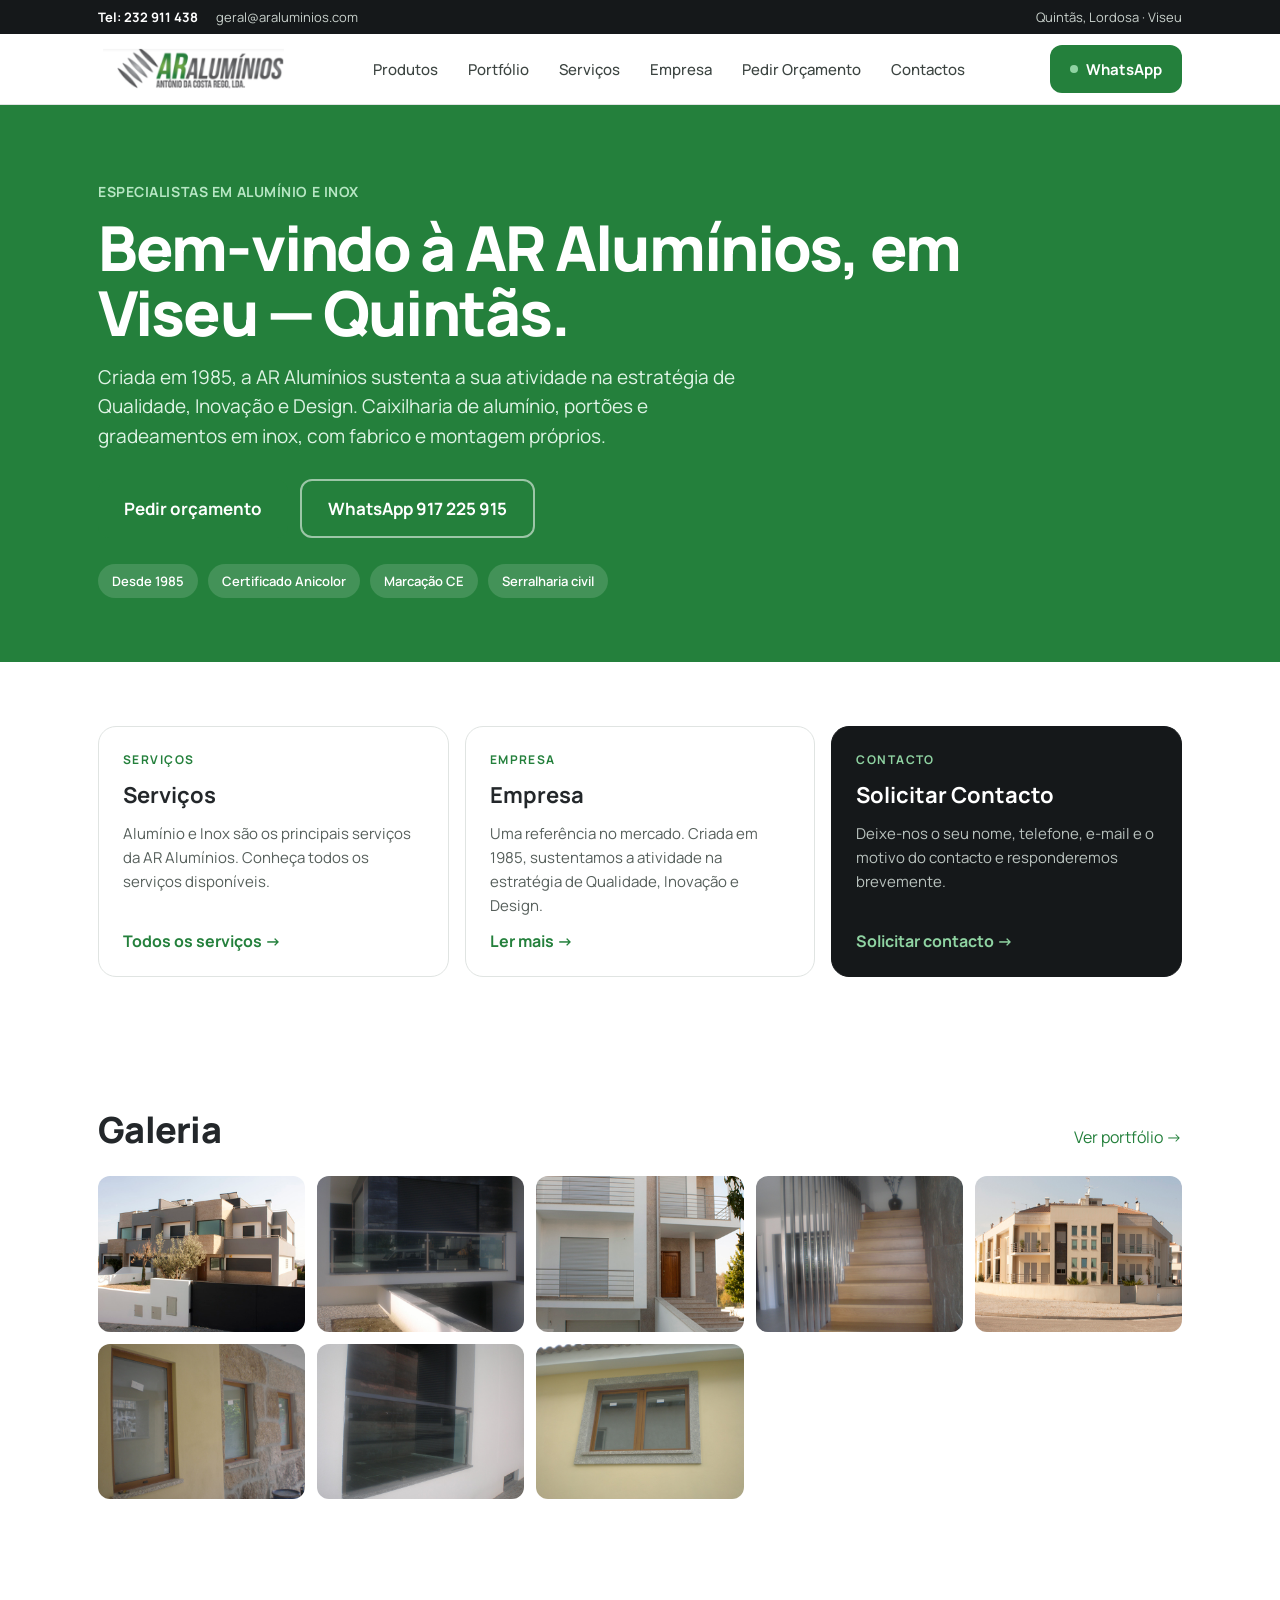
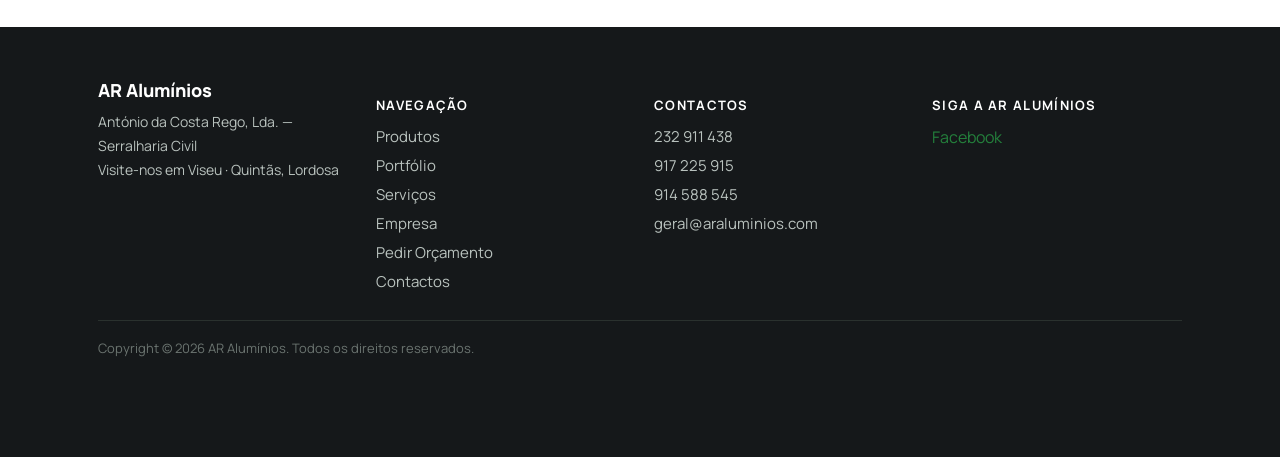
==== index.html @ fcc1e407 "Site institucional da AR Alumínios Site estático (HTML/CSS/JS) com Início, Produtos, Portfólio, Serv" ====
<!DOCTYPE html>
<html lang="pt-PT">
<head>
<meta charset="UTF-8" />
<meta name="viewport" content="width=device-width, initial-scale=1" />
<title>AR Alumínios — Caixilharia de Alumínio e Inox em Viseu, Quintãs, Lordosa</title>
<meta name="description" content="AR Alumínios, desde 1985 em Quintãs, Lordosa (Viseu). Caixilharia de alumínio, portões e gradeamentos em inox. Fabrico e montagem próprios. Peça já o seu orçamento." />
<link rel="icon" href="assets/logo-ar.png" />
<link rel="preconnect" href="https://fonts.googleapis.com" />
<link rel="preconnect" href="https://fonts.gstatic.com" crossorigin />
<link href="https://fonts.googleapis.com/css2?family=Manrope:wght@400;500;600;700;800&display=swap" rel="stylesheet" />
<link rel="stylesheet" href="css/style.css" />
</head>
<body>

<div class="topbar">
  <div class="wrap">
    <span style="display:flex;flex-wrap:wrap;gap:6px 18px;">
      <a class="phone" href="tel:+351232911438">Tel: 232 911 438</a>
      <a href="mailto:geral@araluminios.com">geral@araluminios.com</a>
    </span>
    <span>Quintãs, Lordosa · Viseu</span>
  </div>
</div>

<header class="site-header">
  <div class="wrap">
    <a class="brand" href="index.html"><img src="assets/logo-ar.png" alt="AR Alumínios — Trabalhos em alumínio e inox em Viseu, Quintãs, Lordosa" /></a>
    <button class="nav-toggle" aria-label="Abrir menu" aria-expanded="false"><span></span></button>
    <nav class="main-nav">
      <a href="produtos.html">Produtos</a>
      <a href="portfolio.html">Portfólio</a>
      <a href="servicos.html">Serviços</a>
      <a href="empresa.html">Empresa</a>
      <a href="orcamento.html">Pedir Orçamento</a>
      <a href="contactos.html">Contactos</a>
    </nav>
    <a class="btn btn-primary header-cta" href="https://wa.me/351917225915"><span class="dot"></span>WhatsApp</a>
  </div>
</header>

<section class="hero">
  <div class="wrap">
    <p class="eyebrow">ESPECIALISTAS EM ALUMÍNIO E INOX</p>
    <h1>Bem-vindo à AR Alumínios, em Viseu — Quintãs.</h1>
    <p class="lead">Criada em 1985, a AR Alumínios sustenta a sua atividade na estratégia de Qualidade, Inovação e Design. Caixilharia de alumínio, portões e gradeamentos em inox, com fabrico e montagem próprios.</p>
    <div class="actions">
      <a class="btn btn-primary btn-lg" href="orcamento.html">Pedir orçamento</a>
      <a class="btn btn-outline btn-lg" href="https://wa.me/351917225915">WhatsApp 917 225 915</a>
    </div>
    <div class="pills">
      <span class="pill">Desde 1985</span>
      <span class="pill">Certificado Anicolor</span>
      <span class="pill">Marcação CE</span>
      <span class="pill">Serralharia civil</span>
    </div>
  </div>
</section>

<section class="block">
  <div class="wrap card-grid">
    <a class="card" href="servicos.html">
      <span class="tag">SERVIÇOS</span>
      <span class="title">Serviços</span>
      <span class="desc">Alumínio e Inox são os principais serviços da AR Alumínios. Conheça todos os serviços disponíveis.</span>
      <span class="cta">Todos os serviços →</span>
    </a>
    <a class="card" href="empresa.html">
      <span class="tag">EMPRESA</span>
      <span class="title">Empresa</span>
      <span class="desc">Uma referência no mercado. Criada em 1985, sustentamos a atividade na estratégia de Qualidade, Inovação e Design.</span>
      <span class="cta">Ler mais →</span>
    </a>
    <a class="card dark" href="contactos.html">
      <span class="tag">CONTACTO</span>
      <span class="title">Solicitar Contacto</span>
      <span class="desc">Deixe-nos o seu nome, telefone, e-mail e o motivo do contacto e responderemos brevemente.</span>
      <span class="cta">Solicitar contacto →</span>
    </a>
  </div>
</section>

<section class="block">
  <div class="wrap">
    <div class="section-title">
      <h2>Galeria</h2>
      <a href="portfolio.html">Ver portfólio →</a>
    </div>
    <div class="gallery-grid">
      <a href="assets/img/aluminio/aluminio-01.jpg" data-lightbox data-caption="Alumínio — obra concluída"><img src="assets/img/aluminio/aluminio-01.jpg" alt="Trabalho em alumínio AR Alumínios" loading="lazy" /></a>
      <a href="assets/img/inox/inox-01.jpg" data-lightbox data-caption="Inox — gradeamento com vidro"><img src="assets/img/inox/inox-01.jpg" alt="Gradeamento em inox com vidro AR Alumínios" loading="lazy" /></a>
      <a href="assets/img/aluminio/aluminio-25.jpg" data-lightbox data-caption="Alumínio — janela"><img src="assets/img/aluminio/aluminio-25.jpg" alt="Janela de alumínio AR Alumínios" loading="lazy" /></a>
      <a href="assets/img/inox/inox-05.jpg" data-lightbox data-caption="Inox — portão"><img src="assets/img/inox/inox-05.jpg" alt="Portão em inox AR Alumínios" loading="lazy" /></a>
      <a href="assets/img/aluminio/aluminio-10.jpg" data-lightbox data-caption="Alumínio — detalhe"><img src="assets/img/aluminio/aluminio-10.jpg" alt="Detalhe de caixilharia de alumínio AR Alumínios" loading="lazy" /></a>
      <a href="assets/img/aluminio/aluminio-28.jpg" data-lightbox data-caption="Alumínio — moradia"><img src="assets/img/aluminio/aluminio-28.jpg" alt="Moradia com caixilharia de alumínio AR Alumínios" loading="lazy" /></a>
      <a href="assets/img/inox/inox-08.jpg" data-lightbox data-caption="Inox — gradeamento"><img src="assets/img/inox/inox-08.jpg" alt="Gradeamento em inox AR Alumínios" loading="lazy" /></a>
      <a href="assets/img/aluminio/aluminio-30.jpg" data-lightbox data-caption="Alumínio — fachada"><img src="assets/img/aluminio/aluminio-30.jpg" alt="Fachada com caixilharia de alumínio AR Alumínios" loading="lazy" /></a>
    </div>
  </div>
</section>

<footer class="site-footer">
  <div class="wrap">
    <div class="footer-grid">
      <div>
        <p class="footer-brand">AR Alumínios</p>
        <p style="font-size:14px;line-height:1.7;">António da Costa Rego, Lda. — Serralharia Civil<br />Visite-nos em Viseu · Quintãs, Lordosa</p>
      </div>
      <div>
        <h4>NAVEGAÇÃO</h4>
        <div class="footer-links">
          <a href="produtos.html">Produtos</a>
          <a href="portfolio.html">Portfólio</a>
          <a href="servicos.html">Serviços</a>
          <a href="empresa.html">Empresa</a>
          <a href="orcamento.html">Pedir Orçamento</a>
          <a href="contactos.html">Contactos</a>
        </div>
      </div>
      <div>
        <h4>CONTACTOS</h4>
        <div class="footer-links">
          <a href="tel:+351232911438">232 911 438</a>
          <a href="tel:+351917225915">917 225 915</a>
          <a href="tel:+351914588545">914 588 545</a>
          <a href="mailto:geral@araluminios.com">geral@araluminios.com</a>
        </div>
      </div>
      <div>
        <h4>SIGA A AR ALUMÍNIOS</h4>
        <a href="http://www.facebook.com/pages/AR-Alumun%C3%ADos/183326645068904">Facebook</a>
      </div>
    </div>
    <p class="footer-bottom">Copyright © 2026 AR Alumínios. Todos os direitos reservados.</p>
  </div>
</footer>

<div class="lightbox">
  <button class="close-lb" aria-label="Fechar">&times;</button>
  <img src="" alt="" />
  <p class="lb-caption"></p>
</div>

<div class="mobile-cta">
  <a class="call" href="tel:+351232911438">Ligar</a>
  <a class="wa" href="https://wa.me/351917225915">Pedir orçamento por WhatsApp</a>
</div>

<script src="js/main.js"></script>
</body>
</html>
---- css/style.css ----
/* AR Alumínios — folha de estilo principal */

:root {
  --green: #24803C;
  --green-dark: #1A6A2E;
  --green-light: #8FD3A2;
  --dark: #15181A;
  --text: #23272A;
  --muted: #565F5B;
  --muted-2: #6B7470;
  --border: #E0E4E2;
  --bg: #FFFFFF;
  --bg-soft: #F5FAF6;
  --bg-soft-2: #F4F6F5;
  --radius: 14px;
  --radius-sm: 10px;
  --max: 1180px;
}

* { box-sizing: border-box; }

html { scroll-behavior: smooth; }

body {
  margin: 0;
  font-family: 'Manrope', system-ui, -apple-system, sans-serif;
  color: var(--text);
  background: var(--bg);
  -webkit-font-smoothing: antialiased;
}

img { display: block; max-width: 100%; }
a { color: var(--green); text-decoration: none; }
a:hover { color: var(--green-dark); }
h1, h2, h3, p { margin: 0; }
ul { margin: 0; }

.wrap {
  max-width: var(--max);
  margin: 0 auto;
  padding: 0 clamp(16px, 4vw, 48px);
}

/* Topbar */
.topbar {
  background: var(--dark);
  color: #C9D1CC;
  font-size: 13px;
}
.topbar .wrap {
  display: flex;
  flex-wrap: wrap;
  gap: 6px 20px;
  justify-content: space-between;
  padding-top: 8px;
  padding-bottom: 8px;
}
.topbar a { color: #C9D1CC; }
.topbar a.phone { color: #FFFFFF; font-weight: 700; }

/* Header */
.site-header {
  position: sticky;
  top: 0;
  z-index: 40;
  background: rgba(255, 255, 255, 0.97);
  backdrop-filter: blur(8px);
  border-bottom: 1px solid var(--border);
}
.site-header .wrap {
  display: flex;
  align-items: center;
  justify-content: space-between;
  gap: 12px;
  padding-top: 10px;
  padding-bottom: 10px;
}
.brand img { height: 50px; width: auto; }

.main-nav {
  display: flex;
  flex-wrap: wrap;
  gap: 2px;
  align-items: center;
}
.main-nav a {
  padding: 10px 14px;
  border-radius: 8px;
  font-size: 15px;
  font-weight: 500;
  color: #3C4441;
  min-height: 44px;
  display: inline-flex;
  align-items: center;
}
.main-nav a:hover { background: #F0F7F2; color: var(--green); }
.main-nav a.active { background: #F0F7F2; color: var(--green); font-weight: 700; }

.btn {
  display: inline-flex;
  align-items: center;
  gap: 8px;
  justify-content: center;
  border-radius: 12px;
  font-weight: 700;
  min-height: 48px;
  padding: 13px 20px;
  font-size: 15px;
  border: none;
  cursor: pointer;
  font-family: inherit;
}
.btn-primary { background: var(--green); color: #FFFFFF; }
.btn-primary:hover { background: var(--green-dark); color: #FFFFFF; }
.btn-outline { border: 2px solid rgba(255,255,255,0.55); color: #FFFFFF; }
.btn-outline:hover { border-color: #FFFFFF; color: #FFFFFF; }
.btn-ghost { border: 1px solid #D4DAD7; color: var(--dark); background: transparent; }
.btn-ghost:hover { border-color: var(--dark); color: var(--dark); }
.btn-dark { background: var(--dark); color: #FFFFFF; }
.btn-dark:hover { background: #23292a; color: #FFFFFF; }
.btn-lg { min-height: 56px; padding: 16px 26px; font-size: 17px; }
.dot { width: 8px; height: 8px; border-radius: 50%; background: var(--green-light); flex: none; }

.nav-toggle {
  display: none;
  border: 1px solid var(--border);
  background: #FFFFFF;
  border-radius: 10px;
  padding: 10px 12px;
  min-height: 44px;
  cursor: pointer;
}
.nav-toggle span, .nav-toggle span::before, .nav-toggle span::after {
  display: block;
  width: 20px;
  height: 2px;
  background: var(--dark);
  position: relative;
  content: "";
}
.nav-toggle span::before { top: -6px; }
.nav-toggle span::after { top: 4px; }

/* Hero */
.hero {
  background: var(--green);
  color: #FFFFFF;
  padding: clamp(36px, 6vw, 84px) 0 clamp(30px, 5vw, 64px);
}
.hero .eyebrow { font-size: 14px; font-weight: 700; color: #B7E6C4; margin-bottom: 14px; letter-spacing: 0.04em; }
.hero h1 { font-size: clamp(32px, 6.5vw, 62px); font-weight: 800; line-height: 1.05; letter-spacing: -0.03em; margin-bottom: 18px; max-width: 22ch; }
.hero p.lead { font-size: clamp(16px, 2vw, 19px); line-height: 1.55; color: #DFF3E5; margin-bottom: 28px; max-width: 54ch; }
.hero .actions { display: flex; flex-wrap: wrap; gap: 12px; }
.pills { display: flex; flex-wrap: wrap; gap: 10px; margin-top: 26px; }
.pill { background: rgba(255,255,255,0.14); border-radius: 999px; padding: 8px 14px; font-size: 13px; font-weight: 600; }

/* Page header (inner pages) */
.page-head { padding: clamp(28px, 5vw, 56px) 0 clamp(20px, 3vw, 30px); }
.breadcrumb { font-size: 13px; color: var(--muted-2); margin-bottom: 10px; }
.page-head h1 { font-size: clamp(30px, 5vw, 50px); font-weight: 800; letter-spacing: -0.03em; }
.page-lead { font-size: clamp(16px, 2vw, 19px); line-height: 1.6; color: #414A47; max-width: 62ch; margin-top: 14px; }

/* Sections */
section.block { padding: clamp(32px, 5vw, 64px) 0; }
.section-title { display: flex; flex-wrap: wrap; gap: 12px; align-items: baseline; justify-content: space-between; margin-bottom: 22px; }
.section-title h2 { font-size: clamp(24px, 3.4vw, 36px); font-weight: 800; letter-spacing: -0.02em; }

/* Card grid (home quick links) */
.card-grid {
  display: grid;
  grid-template-columns: repeat(auto-fit, minmax(260px, 1fr));
  gap: 16px;
}
.card {
  border: 1px solid var(--border);
  border-radius: 18px;
  padding: 24px;
  color: var(--text);
  display: flex;
  flex-direction: column;
  gap: 12px;
}
.card:hover { border-color: var(--green); background: var(--bg-soft); }
.card.dark { background: var(--dark); color: #FFFFFF; border-color: var(--dark); }
.card.dark:hover { background: #1F2426; }
.card .tag { font-size: 12px; font-weight: 700; letter-spacing: 0.12em; color: var(--green); }
.card.dark .tag { color: var(--green-light); }
.card .title { font-size: 22px; font-weight: 700; }
.card .desc { font-size: 15px; line-height: 1.6; color: var(--muted); }
.card.dark .desc { color: #B9C2BE; }
.card .cta { font-weight: 700; color: var(--green); margin-top: auto; }
.card.dark .cta { color: var(--green-light); }

/* Gallery */
.gallery-grid {
  display: grid;
  grid-template-columns: repeat(auto-fill, minmax(190px, 1fr));
  gap: 12px;
}
.gallery-grid a { border-radius: 12px; overflow: hidden; aspect-ratio: 4 / 3; background: var(--bg-soft-2); display: block; }
.gallery-grid img { width: 100%; height: 100%; object-fit: cover; transition: transform .25s ease; }
.gallery-grid a:hover img { transform: scale(1.05); }

/* Tabs */
.tabs { display: flex; flex-wrap: wrap; gap: 10px; margin-bottom: 28px; }
.tab-btn {
  background: #F0F3F1;
  color: var(--dark);
  padding: 12px 20px;
  border-radius: 999px;
  font-weight: 700;
  font-size: 15px;
  min-height: 44px;
  display: inline-flex;
  align-items: center;
  border: none;
  cursor: pointer;
  font-family: inherit;
}
.tab-btn.active { background: var(--green); color: #FFFFFF; }
.tab-panel { display: none; }
.tab-panel.active { display: block; }

/* Product / list layout */
.split { display: grid; grid-template-columns: repeat(auto-fit, minmax(280px, 1fr)); gap: clamp(20px, 3vw, 48px); align-items: start; }
.list-box { border: 1px solid var(--border); border-radius: 16px; padding: 20px; }
.list-box .kicker { font-size: 12px; font-weight: 700; letter-spacing: 0.12em; color: var(--green); margin-bottom: 14px; }
.plain-list { list-style: none; padding: 0; display: grid; gap: 10px; }
.plain-list li { font-size: 17px; border-bottom: 1px solid #EDF0EE; padding-bottom: 10px; }
.photo-frame { border-radius: 16px; overflow: hidden; aspect-ratio: 4 / 3; }
.photo-frame img { width: 100%; height: 100%; object-fit: cover; }

/* Services */
.svc-grid { display: grid; grid-template-columns: repeat(auto-fit, minmax(290px, 1fr)); gap: 16px; }
.svc-card { border: 1px solid var(--border); border-radius: 18px; overflow: hidden; }
.svc-card .head { font-weight: 800; font-size: 20px; margin: 0; padding: 16px 20px; color: #FFFFFF; }
.svc-card.aluminio .head { background: var(--green); }
.svc-card.inox .head { background: var(--dark); }
.svc-card ul { list-style: none; padding: 8px 20px 20px; margin: 0; display: grid; gap: 2px; }
.svc-card li { font-size: 17px; padding: 12px 0; border-bottom: 1px solid #EDF0EE; }

/* Empresa */
.empresa-copy p { font-size: 17px; line-height: 1.7; color: #363E3B; margin-bottom: 16px; }
.empresa-copy .max { max-width: 62ch; }
.empresa-sign { font-size: 20px; font-weight: 800; color: var(--green); }
.empresa-sign span { font-weight: 600; color: #363E3B; }
.cert-box { border: 1px solid var(--border); border-radius: 16px; padding: 18px; }
.cert-box p { font-size: 14px; color: var(--muted); margin-top: 14px; line-height: 1.6; }

/* Forms */
form.form-grid { display: grid; gap: 18px; max-width: 560px; }
.field { display: grid; gap: 8px; font-size: 14px; font-weight: 700; }
.field input, .field select, .field textarea {
  border: 1px solid #D5DAD7;
  border-radius: 10px;
  padding: 14px;
  font-size: 16px;
  min-height: 50px;
  font-family: inherit;
  background: #FFFFFF;
  width: 100%;
}
.field textarea { min-height: 120px; }
.field.file input { border-style: dashed; min-height: auto; padding: 14px; font-size: 15px; }
fieldset.field { border: 1px solid #D5DAD7; border-radius: 10px; padding: 14px; margin: 0; }
fieldset.field legend { font-size: 14px; font-weight: 700; padding: 0 6px; }
.radio-row { display: flex; flex-wrap: wrap; gap: 18px; font-size: 16px; font-weight: 500; }
.radio-row label { display: flex; gap: 8px; align-items: center; }
.aside-box { background: var(--bg-soft-2); border-radius: 18px; padding: 24px; }
.aside-box h3 { font-size: 20px; font-weight: 800; margin-bottom: 12px; }
.aside-box p { font-size: 16px; line-height: 1.6; color: #414A47; margin-bottom: 20px; }
.form-note { font-size: 13px; color: var(--muted-2); }
.form-status { font-size: 14px; font-weight: 700; padding: 12px 14px; border-radius: 10px; display: none; }
.form-status.ok { display: block; background: #E7F5EB; color: var(--green-dark); }
.form-status.err { display: block; background: #FBEAEA; color: #B3261E; }

/* Contactos */
.contact-list { display: grid; gap: 12px; font-size: 17px; }
.contact-list .label { font-weight: 700; }
.zone-note { font-size: 15px; color: var(--muted); line-height: 1.6; margin-top: 18px; max-width: 52ch; }

/* Footer */
.site-footer { background: var(--dark); color: #B9C2BE; padding: clamp(28px, 4vw, 52px) 0 100px; margin-top: clamp(28px, 5vw, 64px); }
.footer-grid { display: grid; grid-template-columns: repeat(auto-fit, minmax(220px, 1fr)); gap: 28px; }
.footer-grid h4 { color: #FFFFFF; font-size: 13px; font-weight: 700; letter-spacing: 0.1em; margin-bottom: 12px; }
.footer-brand { color: #FFFFFF; font-size: 18px; font-weight: 800; margin-bottom: 8px; }
.footer-links { display: grid; gap: 8px; font-size: 15px; }
.footer-links a { color: #B9C2BE; }
.footer-bottom { font-size: 13px; color: #6B7470; margin-top: 28px; border-top: 1px solid #2A312E; padding-top: 18px; }

/* Sticky mobile CTA */
.mobile-cta {
  position: fixed;
  left: 0; right: 0; bottom: 0;
  z-index: 30;
  background: rgba(255,255,255,0.96);
  border-top: 1px solid var(--border);
  padding: 10px clamp(12px, 3vw, 24px);
  display: flex;
  gap: 10px;
}
.mobile-cta a { min-height: 52px; border-radius: 12px; text-align: center; font-weight: 700; font-size: 15px; display: flex; align-items: center; justify-content: center; }
.mobile-cta .call { flex: 1; border: 1px solid #D4DAD7; color: var(--dark); }
.mobile-cta .wa { flex: 2; background: var(--green); color: #FFFFFF; gap: 8px; }

/* Lightbox */
.lightbox {
  position: fixed; inset: 0; z-index: 100;
  background: rgba(10, 14, 12, 0.92);
  display: none;
  align-items: center;
  justify-content: center;
  padding: 24px;
}
.lightbox.open { display: flex; }
.lightbox img { max-width: 100%; max-height: 85vh; border-radius: 10px; }
.lightbox .close-lb {
  position: absolute; top: 18px; right: 20px;
  background: rgba(255,255,255,0.12); color: #FFFFFF; border: none;
  width: 44px; height: 44px; border-radius: 50%; font-size: 22px; cursor: pointer;
}
.lightbox .lb-caption { position: absolute; bottom: 26px; left: 0; right: 0; text-align: center; color: #D8DDD8; font-size: 13px; }

@media (max-width: 860px) {
  .main-nav { display: none; }
  .main-nav.open {
    display: flex;
    flex-direction: column;
    align-items: stretch;
    gap: 2px;
    position: absolute;
    top: 100%; left: 0; right: 0;
    background: #FFFFFF;
    border-bottom: 1px solid var(--border);
    padding: 8px clamp(16px, 4vw, 48px) 16px;
  }
  .header-cta { display: none; }
  .nav-toggle { display: block; }
  .site-header .wrap { position: relative; }
}

body { padding-bottom: 68px; }
@media (min-width: 861px) { body { padding-bottom: 0; } .mobile-cta { display: none; } }
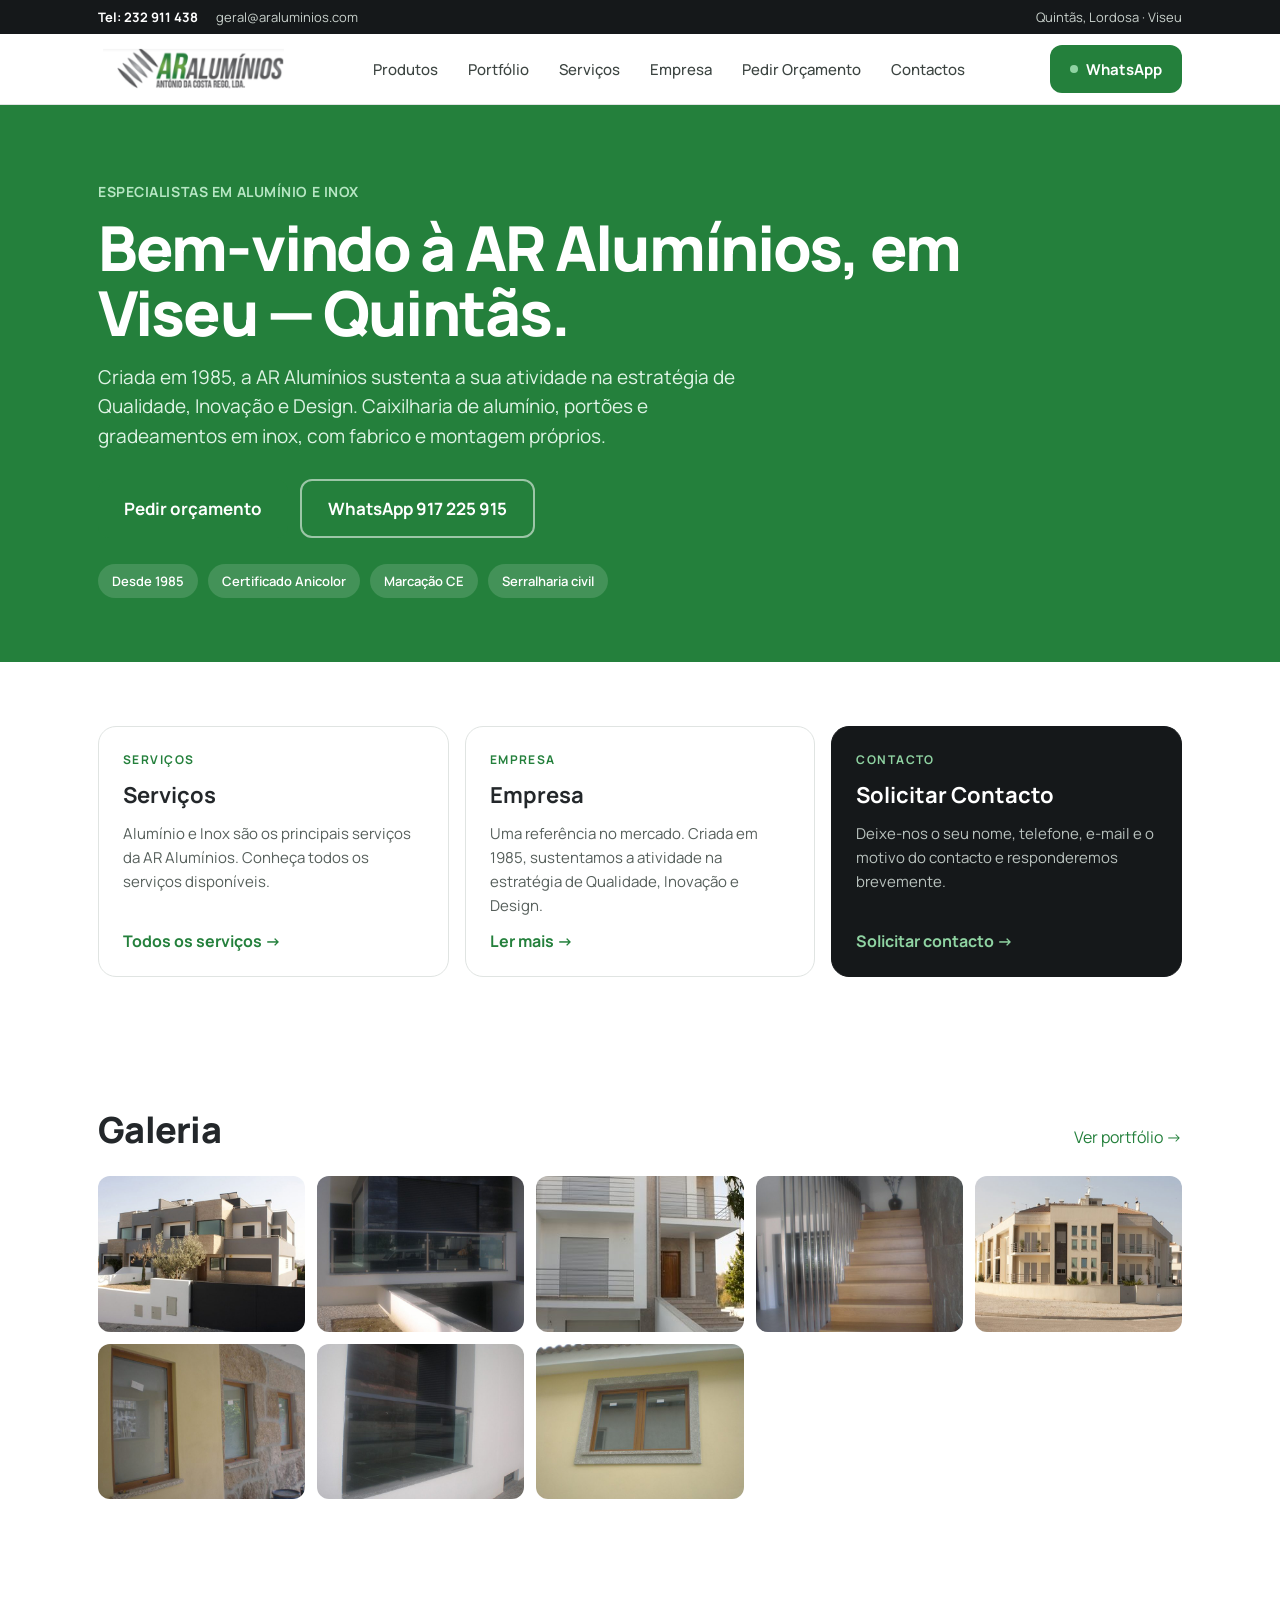
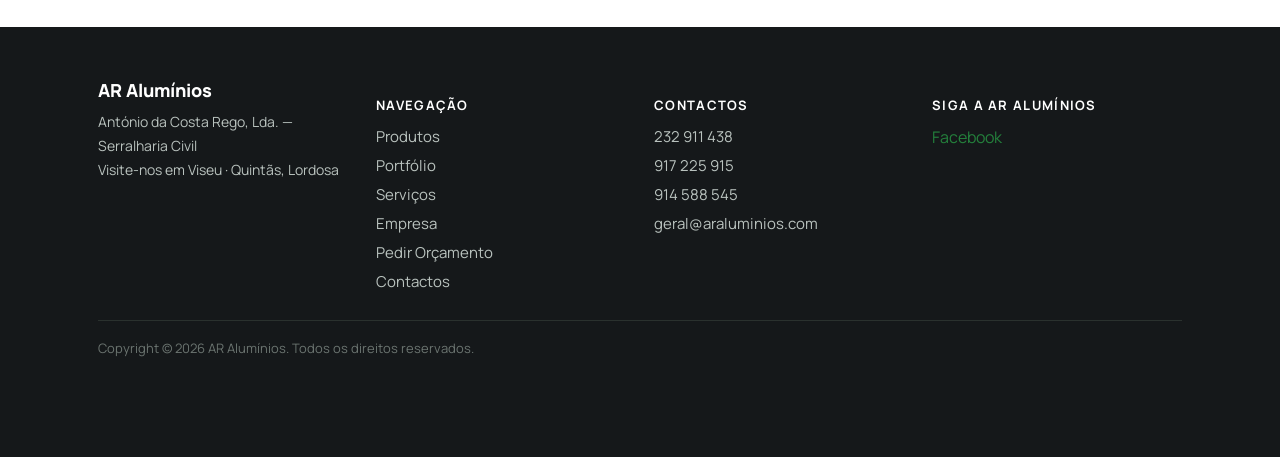
==== commit d692ddfe: "Add files via upload" ====
--- a/index.html
+++ b/index.html
@@ -10,6 +10,24 @@
 <link rel="preconnect" href="https://fonts.gstatic.com" crossorigin />
 <link href="https://fonts.googleapis.com/css2?family=Manrope:wght@400;500;600;700;800&display=swap" rel="stylesheet" />
 <link rel="stylesheet" href="css/style.css" />
+<link rel="icon" href="assets/logo-ar.png">
+<meta property="og:type" content="website">
+<meta property="og:site_name" content="AR Alumínios">
+<meta property="og:title" content="AR Alumínios — Caixilharia de Alumínio e Inox em Viseu">
+<meta property="og:description" content="Janelas, portas, portões e gradeamentos em alumínio e inox. Fabrico próprio em Quintãs, Lordosa, desde 1985.">
+<meta property="og:image" content="assets/img/aluminio/aluminio-01.jpg">
+<meta property="og:locale" content="pt_PT">
+<meta name="twitter:card" content="summary_large_image">
+<script type="application/ld+json">
+{"@context":"https://schema.org","@type":"HomeAndConstructionBusiness",
+"name":"AR Alumínios — António da Costa Rego, Lda.",
+"description":"Serralharia civil de alumínio e inox: janelas, portas, portões, portadas e gradeamentos. Fabrico e montagem próprios.",
+"foundingDate":"1985","telephone":"+351232911438","email":"geral@araluminios.com",
+"address":{"@type":"PostalAddress","addressLocality":"Quintãs, Lordosa","addressRegion":"Viseu","addressCountry":"PT"},
+"areaServed":["Viseu","Lordosa","Vouzela","Tondela","São Pedro do Sul","Mangualde","Nelas"],
+"openingHoursSpecification":[{"@type":"OpeningHoursSpecification",
+"dayOfWeek":["Monday","Tuesday","Wednesday","Thursday","Friday"],"opens":"08:30","closes":"18:00"}]}
+</script>
 </head>
 <body>
 
@@ -128,7 +146,7 @@
       </div>
       <div>
         <h4>SIGA A AR ALUMÍNIOS</h4>
-        <a href="http://www.facebook.com/pages/AR-Alumun%C3%ADos/183326645068904">Facebook</a>
+        <a href="https://www.facebook.com/183326645068904">Facebook</a>
       </div>
     </div>
     <p class="footer-bottom">Copyright © 2026 AR Alumínios. Todos os direitos reservados.</p>
@@ -137,7 +155,7 @@
 
 <div class="lightbox">
   <button class="close-lb" aria-label="Fechar">&times;</button>
-  <img src="" alt="" />
+  <img alt="" />
   <p class="lb-caption"></p>
 </div>
 
